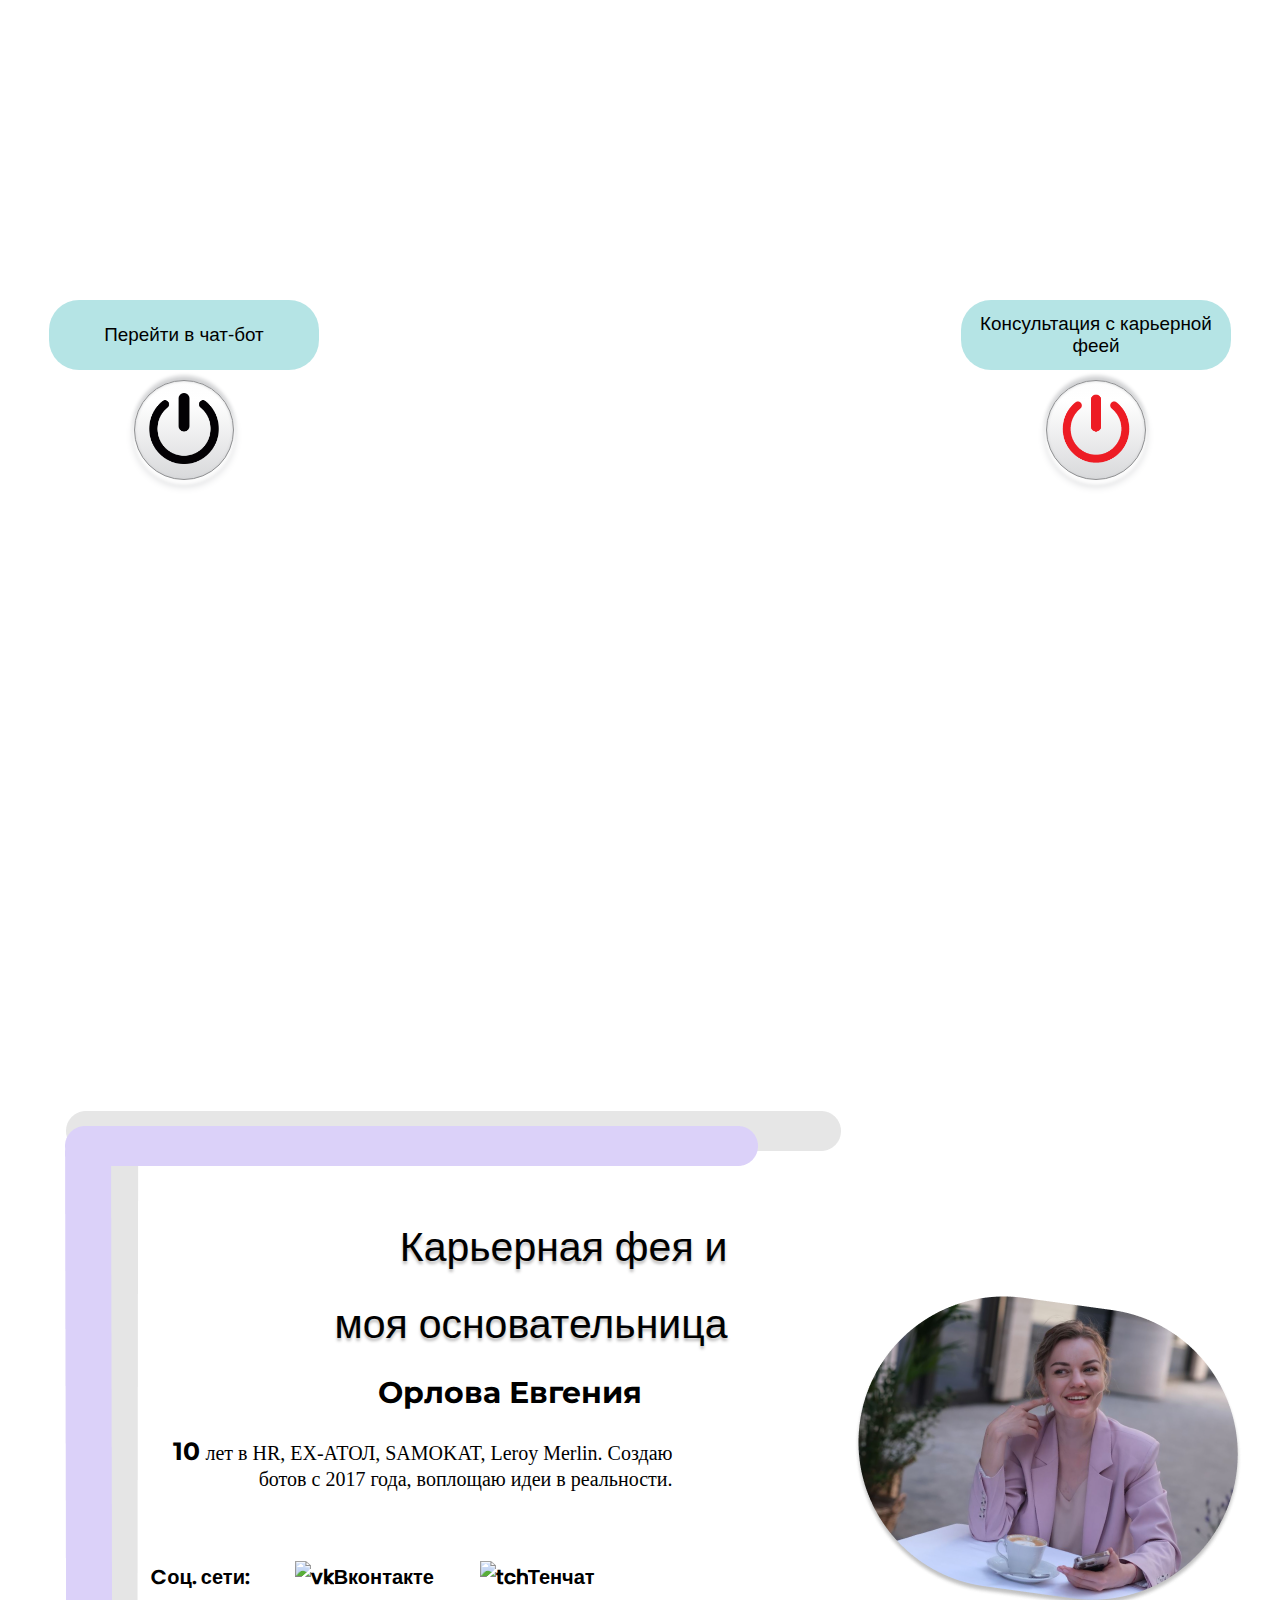
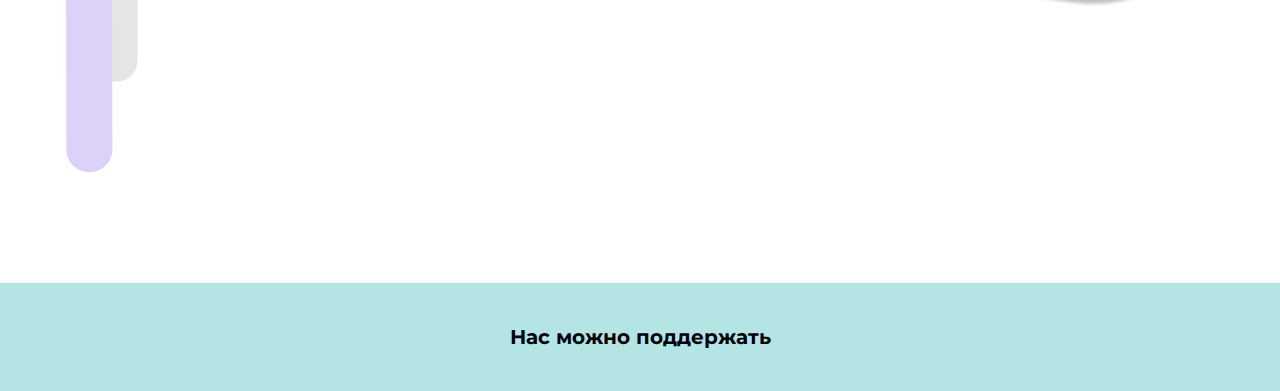
==== index.html @ 6f44f332 "blog" ====
<!DOCTYPE html>
<html lang="ru">

<head>
    <meta charset="UTF-8">
    <meta http-equiv="X-UA-Compatible" content="IE=edge">
    <meta name="viewport" content="width=device-width, initial-scale=1.0">
    <link rel="stylesheet" href="./assets/style/base.css">
    <title>Valerchik</title>
</head>

<body>
    <header class="header">
        <div class="header-container">
            <div class="header-container__chat header-buttons btn-black">
                <div class="button-name">Перейти в чат-бот</div>
                <button class="button-name__btn">
                    <a href="https://t.me/Valerchik_HR_bot" target="_blank">
                        <img class="button-header" src="./assets/images/button1.png" alt="button1">
                    </a>
                </button>
            </div>
            <div class="header-container__robot">
                <div class="robot-cloud">
                    <div class="robot-text">
                        <div class="cont-robot-cloud">
                            <p class="robot-text__1 my__name print">Я - Валера, бот, который ищет работу всем, кто не
                                пошёл
                                работать в IT
                            </p>
                            <div class="robot-img robot-for-mid">
                                <img class="robot-header1" src="./assets/images/Robot.png" alt="robot">
                            </div>
                        </div>
                        <div class="robot__text text-animation">
                            <p class="robot-text__1"> Вот, что я умею:</p>
                            <ul class="robot-text__2">
                                <li>🤖 Поиск вакансий с сайта hh.ru по Москве, через ваш телеграм</li>
                                <li>🤖 Фокус на одну вакансию, чтобы не упустить ничего важного</li>
                                <li>🤖 Удобный переход между вакансиями</li>
                            </ul>
                        </div>
                    </div>
                    <div class="robot-img robot-for-desctop">
                        <img class="robot-header" src="./assets/images/Robot.png" alt="robot">
                    </div>
                </div>
            </div>
            <div class="header-container__fairy header-buttons btn-red">
                <div class="button-name">Консультация с карьерной феей</div>
                <button class="button-name__btn">
                    <a href="#" target="_blank">
                        <img class="button-header" src="./assets/images/button2.png" alt="video">
                    </a>
                </button>
            </div>

        </div>
    </header>
    <main class="main">
        <div class="main-comments">
            <p class="main-comments__text">Немного отзывов о нас</p>
        </div>
        <section class="main-sl">
            <div class="main-wrapper">
                <div id="slider-container" class="main-container hidden">
                    <div class="main-firstcomment comment">
                        <div class="main-firstcomment__text"> Посмотрел, поиграл, разные сценарии пробовал, вот что
                            получается:
                            при поиске у тебя фокус на одну вакансию, это хорошо, и можно быстро начать поиск
                            💪💪
                            <p></p>
                            <p>В целом, этот инструмент, думаю, хорош!</p>
                        </div>
                    </div>
                    <div class="main-secondcomment comment">
                        <div class="main-secondcomment__text">
                            <p>Воспользовался ботом по рекомендации, нашел достаточно
                                денежных
                                вакансий в Москве на позицию Сварщика. </p>
                            <p>Одну вакансию предложил очень интересную "Сварщик в театр" для начинающего специалиста
                                самое
                                то.</p>
                            <p>Понравилось что очень мало кнопок, что делает использование бота не сложным. </p>
                            Одно огорчает, что поиск только по Москве.
                        </div>
                    </div>
                </div>
            </div>
            <div class="main-button">
                <img id="prev-btn" class="main-button__left" src="./assets/images/left.png" alt="left" />
                <img id="next-btn" class="main-button__right" src="./assets/images/right.png" alt="right" />
            </div>
        </section>

        <div class="main-about">
            <div class="main-about__biography">
            <div class="main-about__title"><p>Карьерная фея и</p><p> моя основательница</p></div>
            <div class="main-about__author"><p>Орлова Евгения</p></div>
            <div class="main-about__text"><p><span class="main-about__ten">10</span> лет в HR, EX-АТОЛ, SAMOKAT, Leroy Merlin. Создаю ботов с 2017 года, воплощаю идеи в реальности.</p></div>
            <div class="main-about__socialmedia">
              <div> <p>Cоц. сети:</p></div>
                <div class="main-about__social">
                <img src="./assets/images/vk2.png" alt="vk"/>
                <p>Вконтакте</p>
            </div>
            <div class="main-about__social">
                <img src="/assets/images/tenchat.png" alt="tch"/>
                <p>Тенчат</p>
            </div>
            </div>
        </div>
            <div class="main-about__foto">
                <img src="./assets/images/Evgenia.png" alt=""/>
            </div>
        </div>
    </main>

    <footer class="footer">
        <div class="footer-socialmedia">
            <p class="footer-support">Нас можно поддержать</p>
            <!-- <a href="https://vk.com/belochka6797" target="_blank" class="footer-link">
                <div class="footer-support-vk">
                    <img class="footer-vk" src="./assets/images/VK.png" alt="VK" />
                    <p>Моя соц. сеть</p>
                </div>
            </a> -->
        </div>
    </footer>
    <script src="./Valerchik.js"></script>
    <script src="./main.js"></script>
</body>

</html>
---- assets/style/base.css ----
*,
*:before,
*:after {
  box-sizing: border-box;
}

body,
ul,
li,
a,
p {
  padding: 0;
  margin: 0;
  text-decoration: none;
  list-style: none;
}

@font-face {
  font-family: "Montserrat";
  font-style: normal;
  font-weight: 700;
  src: local(""), url("../fonts/Montserrat-Bold.woff2") format("woff2"), url("../fonts/Montserrat-Bold.woff") format("woff"); /* Chrome 6+, Firefox 3.6+, IE 9+, Safari 5.1+ */
}
@font-face {
  font-family: "Montserrat";
  font-style: normal;
  font-weight: 400;
  src: local(""), url("../fonts/Montserrat-Regular.woff2") format("woff2"), url("../fonts/Montserrat-Regular.woff") format("woff"); /* Chrome 6+, Firefox 3.6+, IE 9+, Safari 5.1+ */
}
@font-face {
  font-family: "Poppins";
  font-style: normal;
  font-weight: 400;
  src: local(""), url("../fonts/Poppins-Medium.woff2") format("woff2"), url("../fonts/Poppins-Medium.woff") format("woff"); /* Chrome 6+, Firefox 3.6+, IE 9+, Safari 5.1+ */
}
@font-face {
  font-family: "Roboto";
  font-style: normal;
  font-weight: 500;
  src: local(""), url("../fonts/Roboto-Medium.woff2") format("woff2"), url("../fonts/Roboto-Medium.woff") format("woff"); /* Chrome 6+, Firefox 3.6+, IE 9+, Safari 5.1+ */
}
@font-face {
  font-family: "Tektur";
  font-style: normal;
  font-weight: 500;
  src: local(""), url("../fonts/Tektur-Bold.woff2") format("woff2"), url("../fonts/Tektur-Bold.woff") format("woff"); /* Chrome 6+, Firefox 3.6+, IE 9+, Safari 5.1+ */
}
.header {
  background-size: cover;
  display: flex;
  justify-content: center;
}

.header-container {
  width: 95%;
  display: flex;
  justify-content: space-between;
}

.button-name {
  font-family: "Tektur", cursive;
  font-size: calc(12px + 8 * ((100vw - 320px) / 1120));
  background-color: rgba(175, 226, 227, 0.92);
  border-radius: 30px;
  display: flex;
  align-items: center;
  justify-content: center;
  text-align: center;
  font-family: "Montserrat", sans-serif;
  margin-bottom: 10px;
}

.header-buttons {
  display: flex;
  flex-direction: column;
  justify-content: flex-end;
  align-items: center;
}

.button-header {
  width: 82%;
}

.button-name__btn {
  -webkit-appearance: none;
  user-select: none;
  display: flex;
  align-items: center;
  justify-content: center;
  outline: none;
  cursor: pointer;
  background-image: linear-gradient(to top, #D8D9DB 0%, #fff 80%, #FDFDFD 100%);
  border-radius: 90px;
  border: 1px solid #8F9092;
  box-shadow: 0 4px 3px 1px #FCFCFC, 0 6px 8px #D6D7D9, 0 -4px 4px #CECFD1, 0 -6px 4px #FEFEFE, inset 0 0 3px 0 #CECFD1;
}
.button-name__btn:hover:not([disabled]) {
  box-shadow: 0 4px 3px 1px #FCFCFC, 0 6px 8px #D6D7D9, 0 -4px 4px #CECFD1, 0 -6px 4px #FEFEFE, inset 0 0 3px 3px #CECFD1;
}
.button-name__btn:active:not([disabled]) {
  box-shadow: 0 4px 3px 1px #FCFCFC, 0 6px 8px #D6D7D9, 0 -4px 4px #CECFD1, 0 -6px 4px #FEFEFE, inset 0 0 5px 3px #999, inset 0 0 30px #aaa;
}
.button-name__btn img:hover {
  width: 80%;
}

.robot-cloud {
  display: flex;
  background-repeat: no-repeat;
  transition: background-image 3s;
}

.robot-text {
  font-size: calc(13px + 5 * ((100vw - 320px) / 1120));
  font-family: "Tektur", cursive;
  background-repeat: no-repeat;
  background-size: cover;
  font-family: "Tektur", cursive;
  display: flex;
  flex-direction: column;
  align-items: center;
  justify-content: center;
  opacity: 0;
  animation: animation 2.5s forwards;
}

.text-animation {
  opacity: 0;
  animation: animation 2.5s forwards;
  animation-delay: 3.2s;
}

@keyframes animation {
  0% {
    opacity: 0;
  }
  100% {
    opacity: 1;
  }
}
.robot-img {
  display: flex;
  align-items: flex-end;
}
.robot-img .robot-header {
  height: 95%;
}

.robot-for-mid {
  display: none;
}

.print.hidden {
  display: none;
}

@media (min-width: 1441px) {
  .header {
    height: 427px;
    background-image: url(../images/bigfon.png);
  }
  .button-name {
    width: 276px;
    height: 57px;
    font-size: 20px;
  }
  .button-name__btn {
    width: 130px;
    height: 130px;
  }
  .header-container__robot {
    width: 740px;
  }
  .robot-cloud {
    margin-top: 30px;
    background-image: url(../images/cloudbig.png);
    transition: background-image 3s;
  }
  .header-buttons {
    height: 400px;
  }
  .robot-text {
    width: 500px;
    height: 296px;
    font-size: 18px;
  }
  .robot-text .robot-text__1 {
    width: 99%;
    text-align: center;
    padding-bottom: 10px;
  }
  .robot-text .robot-text__2 {
    width: 406px;
    padding-left: 20px;
  }
  .robot-text .robot-text__2 li {
    padding-top: 10px;
  }
  .robot-img {
    height: 330px;
    padding-left: 20px;
  }
}
@media (max-width: 1440px) {
  .header {
    height: 500px;
    background-image: url(../images/midfon.png);
  }
  .header .header-container {
    display: grid;
    grid-template-columns: 1fr 50% 1fr;
  }
  .header .header-container .header-buttons {
    margin-bottom: 20px;
  }
  .header .header-container .header-buttons .button-name {
    width: 89%;
    height: 70px;
  }
  .header .header-container .header-buttons .button-name__btn {
    height: 100px;
    width: 100px;
  }
  .header .header-container .header-buttons .button-name__btn img:hover {
    width: 78%;
  }
  .header .header-container .robot-cloud .robot-for-desctop {
    display: none;
  }
  .header .header-container .robot-cloud .robot-for-mid {
    display: flex;
    justify-content: center;
    width: 100%;
    height: 200px;
    margin-left: 20px;
    padding-left: 80px;
  }
  .header .header-container .robot-cloud .robot-header1 {
    height: 200px;
    padding-left: 20px;
  }
  .header .header-container .robot-cloud .robot-text {
    display: flex;
    flex-direction: column;
    align-items: center;
    justify-content: space-between;
    height: 450px;
    width: 100%;
  }
  .header .header-container .robot-cloud .robot-text .robot__text {
    background-color: white;
    border-radius: 32px;
    margin-left: 10px;
    margin-right: 10px;
    padding: 15px 15px;
  }
  .header .header-container .robot-cloud .robot-text .cont-robot-cloud {
    margin-top: 30px;
    width: 90%;
    height: 130px;
    background-image: url(../images/cloudmid.png);
    background-size: 100% 100%;
    background-repeat: no-repeat;
    align-self: flex-start;
    z-index: 4;
  }
  .header .header-container .robot-cloud .robot-text .my__name {
    padding-left: 10px;
    padding: 20px 10px 10px 10px;
    min-height: 78px;
  }
}
@media (max-width: 750px) {
  .header {
    height: 650px;
    background-image: url(../images/smallfon.png);
  }
  .header .header-container {
    grid-template-columns: 1fr;
    position: relative;
  }
  .header .header-container .robot-for-mid {
    height: 200px;
  }
  .header .header-container .header-buttons .button-name {
    width: 220px;
    height: 50px;
    padding-left: 10px;
    padding-right: 10px;
  }
  .header .header-container .header-buttons .button-name__btn {
    height: 70px;
    width: 70px;
  }
  .header .header-container .btn-black,
.header .header-container .btn-red {
    position: absolute;
    bottom: 1em;
  }
  .header .header-container .btn-black {
    left: 10px;
  }
  .header .header-container .btn-red {
    right: 10px;
  }
  .header .header-container .robot-cloud {
    justify-content: center;
  }
  .header .header-container .robot-cloud .robot-text {
    width: 80%;
  }
  .header .header-container .robot-cloud .robot-text .my__name {
    padding: 10px 10px;
  }
  .header .header-container .robot-cloud .robot-text .cont-robot-cloud {
    background-image: url(../images/cloudsmall.png);
    height: 90px;
  }
  .header .header-container .robot-cloud .robot-text .cont-robot-cloud .robot-header1 {
    height: 230px;
  }
  .header .header-container .robot-cloud .robot-for-mid {
    height: 220px;
  }
}
@media (max-width: 500px) {
  .header {
    height: 650px;
  }
  .header .header-container .robot-cloud .robot-text .cont-robot-cloud .robot-for-mid {
    height: 214px;
  }
  .header .header-container .robot-cloud .robot-text .cont-robot-cloud .robot-for-mid .robot-header1 {
    height: 220px;
  }
  .header .header-container .header-buttons .button-name {
    width: 150px;
    height: 40px;
  }
}
@media (max-width: 400px) {
  .header .header-container .robot-cloud .robot-text .cont-robot-cloud .robot-for-mid {
    height: 158px;
  }
  .header .header-container .robot-cloud .robot-text .cont-robot-cloud .robot-for-mid .robot-header1 {
    height: 166px;
  }
}
.main {
  height: 1383px;
  display: flex;
  justify-content: space-around;
  align-items: center;
  flex-direction: column;
}

.main-sl {
  width: 100%;
  display: flex;
  align-items: center;
  justify-content: center;
}

.main-container {
  width: 89%;
}

.main-firstcomment,
.main-secondcomment {
  width: 371px;
  height: 383px;
  display: flex;
  justify-content: center;
  align-items: center;
  border-radius: 60px;
}

.main-firstcomment {
  background: rgba(98, 52, 227, 0.5098039216);
  transform: rotate(-10deg);
  color: #FFFFFF;
}

.main-firstcomment__text,
.main-secondcomment__text {
  font-family: "Roboto", sans-serif;
  font-weight: 500;
  font-size: calc(12px + 6 * ((100vw - 320px) / 1120));
  line-height: 131%;
  text-align: center;
  width: 90%;
}

.main-comments {
  font-family: "Poppins", sans-serif;
  font-weight: 500;
  font-size: calc(24px + 43 * ((100vw - 320px) / 1120));
  width: 280px;
  text-align: center;
  line-height: 100px;
  flex-shrink: 0;
}

.main-comments__text {
  text-shadow: 0px 3px 3px rgba(120, 118, 118, 0.492);
}

.main-secondcomment {
  background-color: #D9D9D9;
  color: #000;
  transform: rotate(10deg);
}

.main-about {
  width: 1357px;
  height: 715px;
  width: 100%;
  display: flex;
  justify-content: space-around;
  align-items: center;
  background: url(../images/frame.png) no-repeat;
  margin-left: 90px;
}

.main-about__biography {
  width: 558px;
  height: 593px;
  text-align: right;
  margin-top: 100px;
}

.main-about__title {
  font-family: "Poppins", sans-serif;
  font-size: 41px;
  font-weight: 500;
  line-height: 77px;
  width: 599px;
  height: 163px;
  text-shadow: 0px 3px 3px rgba(120, 118, 118, 0.492);
}

.main-about__author {
  font-family: "Montserrat", sans-serif;
  font-size: 30px;
  font-weight: 700;
  line-height: 43px;
  width: 513px;
  height: 67px;
}

.main-about__ten {
  font-size: 25px;
  font-weight: 700;
}

.main-about__text {
  font-family: Montserrat;
  font-size: 20px;
  font-weight: 400;
  line-height: 26px;
  width: 544px;
  height: 92px;
}

.main-about__socialmedia {
  font-family: "Poppins", sans-serif;
  font-size: 20px;
  font-weight: 700;
  line-height: 32px;
  display: flex;
  justify-content: space-around;
  align-items: center;
  width: 489px;
  height: 95px;
}

.main-about__social {
  display: flex;
  justify-content: space-between;
  align-items: center;
}

.footer {
  background: rgba(175, 226, 227, 0.9215686275);
  font-family: "Montserrat", sans-serif;
  font-weight: 700;
  font-size: 20px;
  height: 108px;
  display: flex;
  justify-content: center;
  align-items: center;
  color: #000;
}

.footer-socialmedia {
  width: 70%;
  display: flex;
  justify-content: center;
  align-items: center;
}

.main-button {
  display: none;
}

@media (min-width: 650px) {
  .main-wrapper {
    width: 100%;
    display: flex;
    justify-content: center;
  }
  .main-container {
    display: flex;
    align-items: center;
    justify-content: space-between;
  }
  .main-comments__text {
    opacity: 0;
    animation: animation 1s forwards;
  }
  .main-firstcomment {
    opacity: 0;
    animation: animation 2s 0.5s forwards;
  }
  .main-secondcomment {
    opacity: 0;
    animation: animation 2s 1s forwards;
  }
  @keyframes animation {
    0% {
      opacity: 0;
    }
    50% {
      opacity: 0.8;
    }
    100% {
      opacity: 1;
    }
  }
}
@media (min-width: 1440px) {
  .main-wrapper {
    width: 85%;
    display: flex;
    justify-content: center;
  }
  .main-firstcomment__text,
.main-secondcomment__text {
    font-size: 18px;
  }
  .main-comments {
    font-size: 67px;
  }
}
@media (min-width: 1155px) {
  main {
    position: relative;
  }
  .main-comments {
    position: absolute;
    top: 12%;
  }
}
@media (max-width: 1155px) {
  .main {
    flex-direction: column;
    justify-content: space-around;
    height: 650px;
  }
  .main-firstcomment__text,
.main-secondcomment__text {
    width: 81%;
  }
  .main-comments {
    font-family: "Poppins", sans-serif;
    width: 100%;
    display: flex;
    justify-content: center;
    align-items: center;
  }
  .main-comments__text {
    width: 90%;
    text-align: center;
    height: 45px;
  }
  .footer-socialmedia {
    width: 80%;
  }
  .main-container {
    gap: 50px;
  }
  .main-firstcomment {
    width: 40%;
    height: 330px;
    margin-bottom: 70px;
  }
  .main-secondcomment {
    width: 50%;
  }
}
@media (max-width: 650px) {
  .main {
    height: 500px;
  }
  .main-sl {
    flex-direction: column;
  }
  .main-wrapper,
.main-firstcomment,
.main-secondcomment {
    width: 295px;
    height: 336px;
  }
  .main-wrapper {
    overflow: hidden;
    display: block;
  }
  .main-container {
    gap: 3px;
    margin: 0;
  }
  #slider-container {
    display: flex;
    transition: transform 0.5s ease;
  }
  .main-firstcomment,
.main-secondcomment {
    flex-shrink: 0;
    transform: rotate(0deg);
    margin-bottom: 0;
  }
  .main-comments {
    line-height: 46px;
  }
  .main-button {
    display: flex;
    justify-content: center;
    align-items: center;
    gap: 20px;
    padding-top: 10px;
  }
  .main-button__left {
    cursor: pointer;
  }
  .main-button__right {
    cursor: pointer;
  }
  .main-button__right img:active {
    filter: hue-rotate(270deg);
  }
  .footer {
    height: 136px;
  }
  .footer-socialmedia {
    flex-direction: column;
    width: 320px;
    height: 70px;
  }
  .footer-support-vk {
    width: 190px;
  }
}

/*# sourceMappingURL=base.css.map */
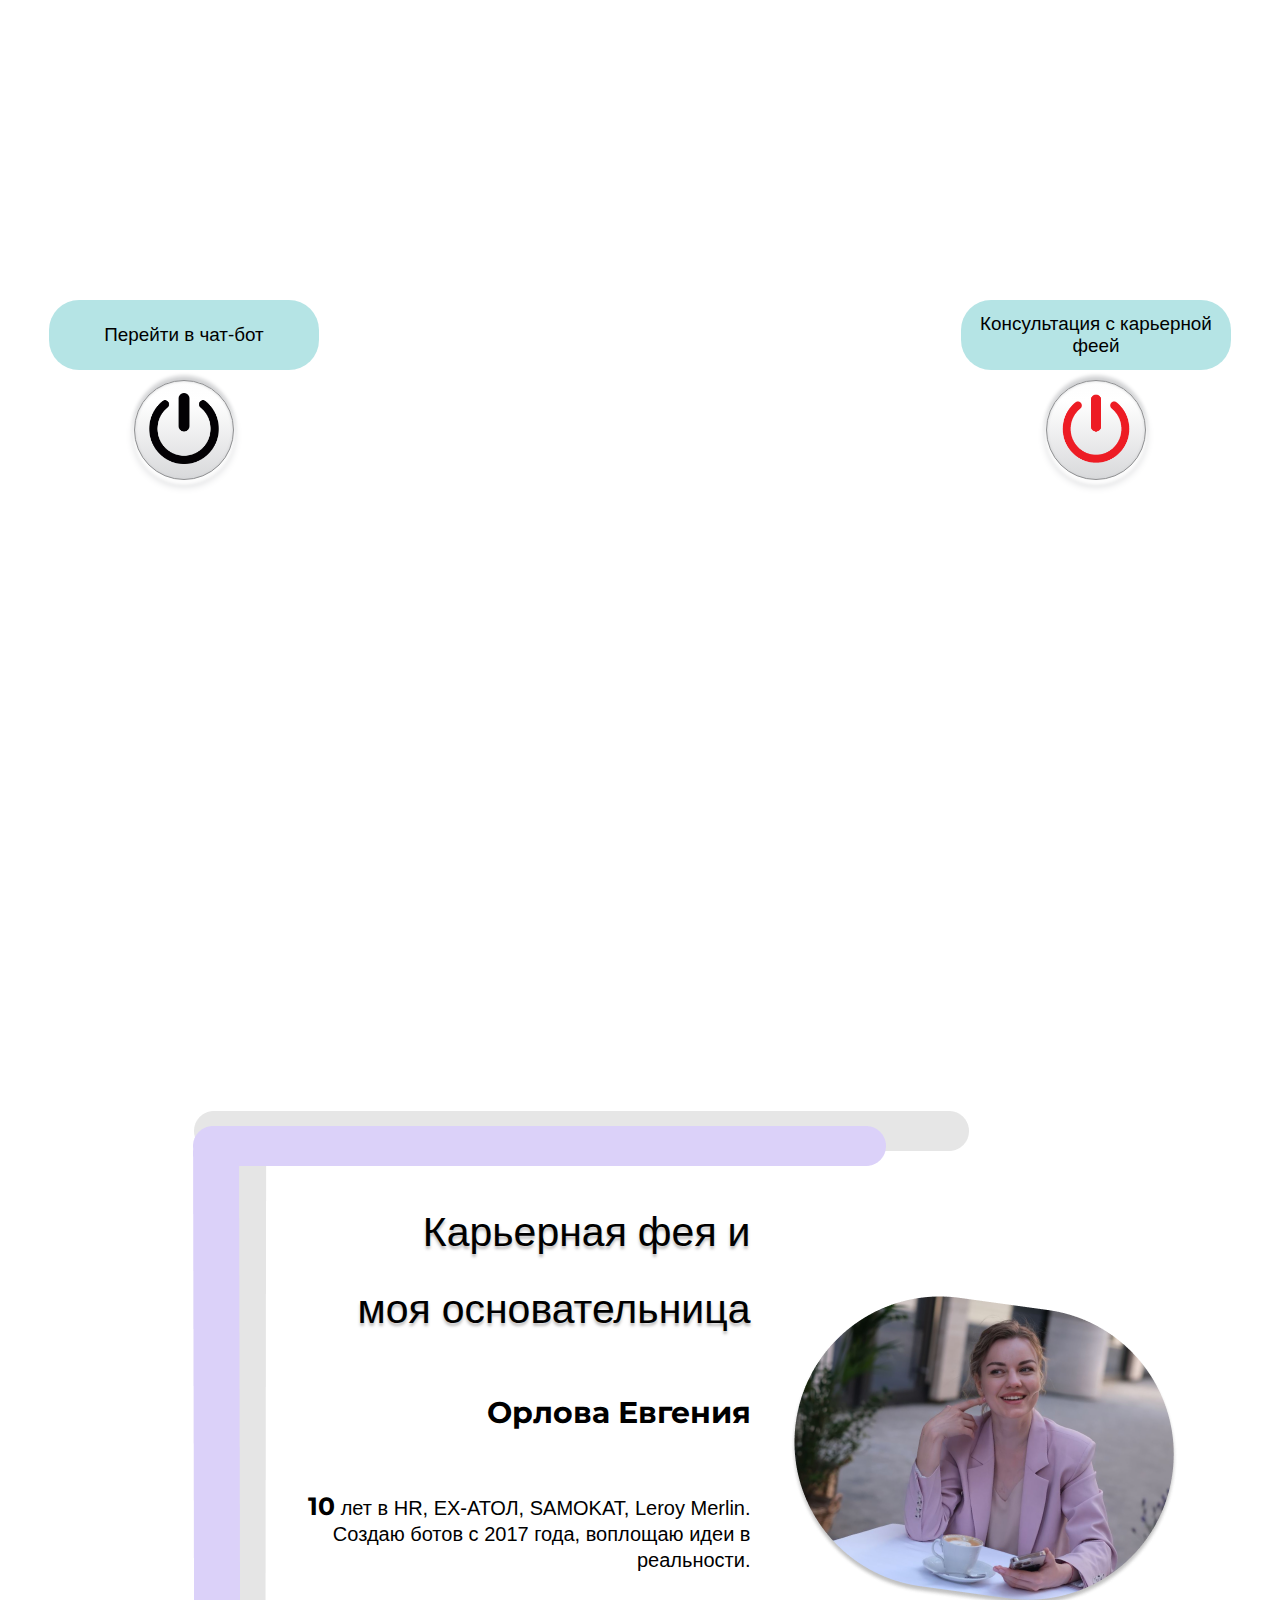
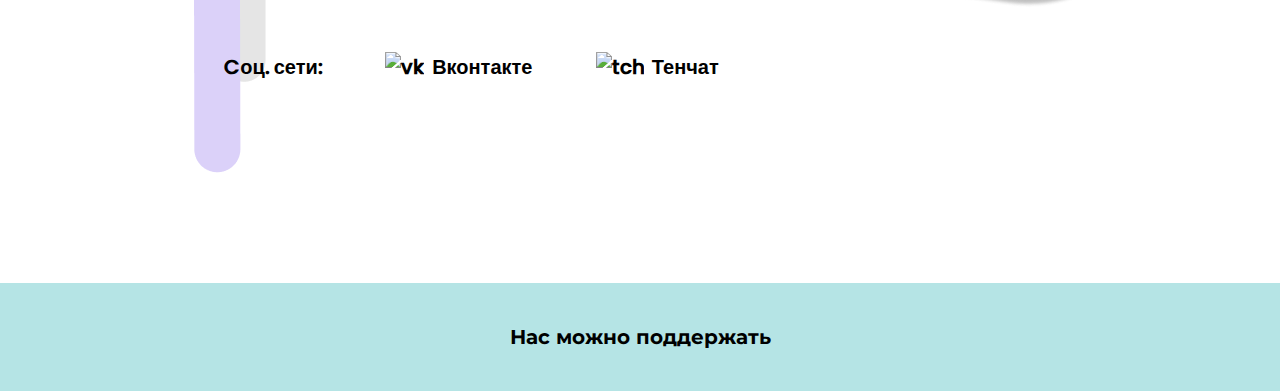
==== commit d873b3fe: "blog" ====
--- a/index.html
+++ b/index.html
@@ -94,25 +94,29 @@
         </section>
 
         <div class="main-about">
+            <div class="main-about__text_foto">
             <div class="main-about__biography">
             <div class="main-about__title"><p>Карьерная фея и</p><p> моя основательница</p></div>
             <div class="main-about__author"><p>Орлова Евгения</p></div>
-            <div class="main-about__text"><p><span class="main-about__ten">10</span> лет в HR, EX-АТОЛ, SAMOKAT, Leroy Merlin. Создаю ботов с 2017 года, воплощаю идеи в реальности.</p></div>
+            <div class="main-about__text"><p><span class="main-about__ten">10</span> лет в HR, EX-АТОЛ, SAMOKAT, Leroy Merlin.<p> Создаю ботов с 2017 года, воплощаю идеи в</p> реальности.</p></div>
             <div class="main-about__socialmedia">
+                <!-- <div class="main-about__social_dop"> -->
               <div> <p>Cоц. сети:</p></div>
                 <div class="main-about__social">
-                <img src="./assets/images/vk2.png" alt="vk"/>
+                <img src="./assets/images/vk2.png" alt="vk" class="main-about__vk"/>
                 <p>Вконтакте</p>
             </div>
             <div class="main-about__social">
-                <img src="/assets/images/tenchat.png" alt="tch"/>
+                <img src="/assets/images/tenchat.png" alt="tch" class="main-about__tch"/>
                 <p>Тенчат</p>
             </div>
+        <!-- </div> -->
             </div>
         </div>
             <div class="main-about__foto">
-                <img src="./assets/images/Evgenia.png" alt=""/>
+                <img src="./assets/images/Evgenia.png" alt="fotoauthor"/>
             </div>
+        </div>
         </div>
     </main>
 
--- a/assets/style/base.css
+++ b/assets/style/base.css
@@ -414,19 +414,25 @@
 .main-about {
   width: 1357px;
   height: 715px;
-  width: 100%;
-  display: flex;
-  justify-content: space-around;
+  width: 80%;
+  display: flex;
+  justify-content: center;
   align-items: center;
   background: url(../images/frame.png) no-repeat;
   margin-left: 90px;
+}
+
+.main-about__text_foto {
+  display: flex;
+  width: 100%;
+  justify-content: space-around;
+  align-items: center;
 }
 
 .main-about__biography {
   width: 558px;
   height: 593px;
   text-align: right;
-  margin-top: 100px;
 }
 
 .main-about__title {
@@ -434,9 +440,9 @@
   font-size: 41px;
   font-weight: 500;
   line-height: 77px;
-  width: 599px;
   height: 163px;
   text-shadow: 0px 3px 3px rgba(120, 118, 118, 0.492);
+  margin-top: 35px;
 }
 
 .main-about__author {
@@ -444,8 +450,8 @@
   font-size: 30px;
   font-weight: 700;
   line-height: 43px;
-  width: 513px;
   height: 67px;
+  margin-top: 35px;
 }
 
 .main-about__ten {
@@ -454,30 +460,36 @@
 }
 
 .main-about__text {
-  font-family: Montserrat;
+  font-family: "Montserrat", sans-serif;
   font-size: 20px;
   font-weight: 400;
   line-height: 26px;
-  width: 544px;
   height: 92px;
+  margin-top: 35px;
 }
 
 .main-about__socialmedia {
   font-family: "Poppins", sans-serif;
   font-size: 20px;
   font-weight: 700;
-  line-height: 32px;
   display: flex;
   justify-content: space-around;
   align-items: center;
-  width: 489px;
   height: 95px;
+  margin-top: 35px;
 }
 
 .main-about__social {
   display: flex;
-  justify-content: space-between;
-  align-items: center;
+  align-items: center;
+}
+
+.main-about__vk {
+  margin-right: 8px;
+}
+
+.main-about__tch {
+  margin-right: 8px;
 }
 
 .footer {
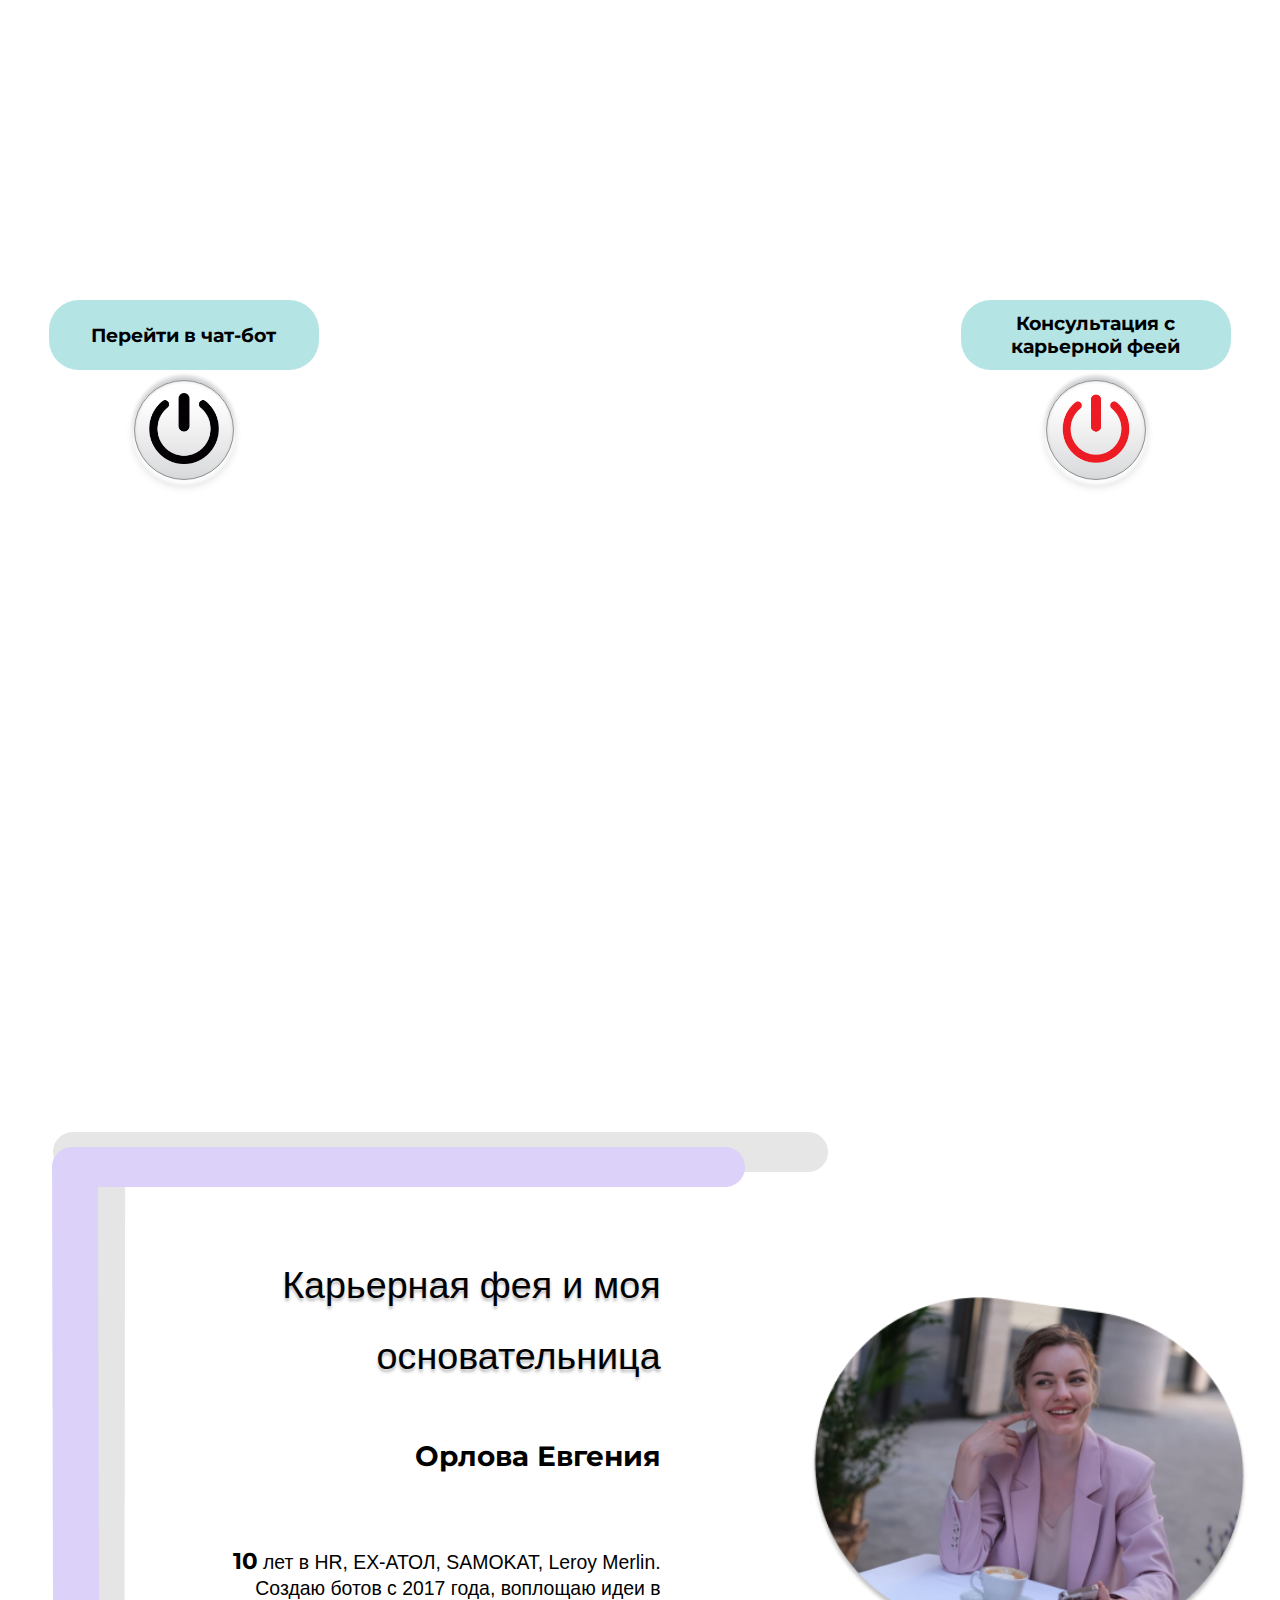
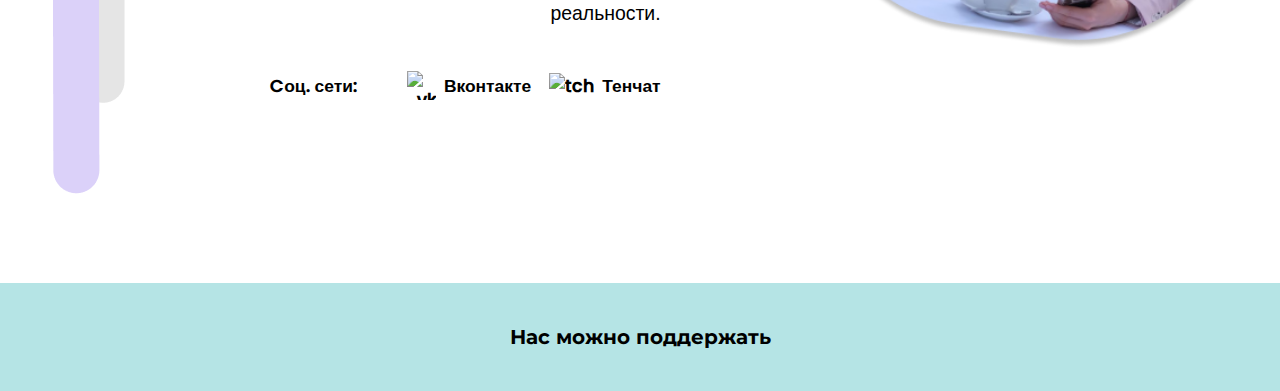
==== commit a19a1087: "Valerchik main" ====
--- a/index.html
+++ b/index.html
@@ -58,77 +58,87 @@
         </div>
     </header>
     <main class="main">
-        <div class="main-comments">
-            <p class="main-comments__text">Немного отзывов о нас</p>
-        </div>
-        <section class="main-sl">
-            <div class="main-wrapper">
-                <div id="slider-container" class="main-container hidden">
-                    <div class="main-firstcomment comment">
-                        <div class="main-firstcomment__text"> Посмотрел, поиграл, разные сценарии пробовал, вот что
-                            получается:
-                            при поиске у тебя фокус на одну вакансию, это хорошо, и можно быстро начать поиск
-                            💪💪
-                            <p></p>
-                            <p>В целом, этот инструмент, думаю, хорош!</p>
+        <section class="main-comments__section">
+            <div class="main-comments">
+                <p class="main-comments__text">Немного отзывов о нас</p>
+            </div>
+            <div class="main-sl">
+                <div class="main-wrapper">
+                    <div id="slider-container" class="main-container hidden">
+                        <div class="main-firstcomment comment">
+                            <div class="main-firstcomment__text"> Посмотрел, поиграл, разные сценарии пробовал, вот что
+                                получается:
+                                при поиске у тебя фокус на одну вакансию, это хорошо, и можно быстро начать поиск
+                                💪💪
+                                <p></p>
+                                <p>В целом, этот инструмент, думаю, хорош!</p>
+                            </div>
                         </div>
-                    </div>
-                    <div class="main-secondcomment comment">
-                        <div class="main-secondcomment__text">
-                            <p>Воспользовался ботом по рекомендации, нашел достаточно
-                                денежных
-                                вакансий в Москве на позицию Сварщика. </p>
-                            <p>Одну вакансию предложил очень интересную "Сварщик в театр" для начинающего специалиста
-                                самое
-                                то.</p>
-                            <p>Понравилось что очень мало кнопок, что делает использование бота не сложным. </p>
-                            Одно огорчает, что поиск только по Москве.
+                        <div class="main-secondcomment comment">
+                            <div class="main-secondcomment__text">
+                                <p>Воспользовался ботом по рекомендации, нашел достаточно
+                                    денежных
+                                    вакансий в Москве на позицию Сварщика. </p>
+                                <p>Одну вакансию предложил очень интересную "Сварщик в театр" для начинающего
+                                    специалиста
+                                    самое
+                                    то.</p>
+                                <p>Понравилось что очень мало кнопок, что делает использование бота не сложным. </p>
+                                Одно огорчает, что поиск только по Москве.
+                            </div>
                         </div>
                     </div>
                 </div>
-            </div>
-            <div class="main-button">
-                <img id="prev-btn" class="main-button__left" src="./assets/images/left.png" alt="left" />
-                <img id="next-btn" class="main-button__right" src="./assets/images/right.png" alt="right" />
+                <div class="main-button">
+                    <img id="prev-btn" class="main-button__left" src="./assets/images/left.png" alt="left" />
+                    <img id="next-btn" class="main-button__right" src="./assets/images/right.png" alt="right" />
+                </div>
             </div>
         </section>
-
         <div class="main-about">
             <div class="main-about__text_foto">
-            <div class="main-about__biography">
-            <div class="main-about__title"><p>Карьерная фея и</p><p> моя основательница</p></div>
-            <div class="main-about__author"><p>Орлова Евгения</p></div>
-            <div class="main-about__text"><p><span class="main-about__ten">10</span> лет в HR, EX-АТОЛ, SAMOKAT, Leroy Merlin.<p> Создаю ботов с 2017 года, воплощаю идеи в</p> реальности.</p></div>
-            <div class="main-about__socialmedia">
-                <!-- <div class="main-about__social_dop"> -->
-              <div> <p>Cоц. сети:</p></div>
-                <div class="main-about__social">
-                <img src="./assets/images/vk2.png" alt="vk" class="main-about__vk"/>
-                <p>Вконтакте</p>
+                <div class="main-about__foto_tree">
+                    <img src="./assets/images/Evgenia3.png" alt="fotoauthor" />
+                </div>
+                <div class="main-about__biography-cont">
+                    <div class="main-about__biography">
+                        <div class="main-about__title">
+                            Карьерная фея и моя основательница
+                        </div>
+                        <div class="main-about__author">
+                            <p>Орлова Евгения</p>
+                        </div>
+                        <div class="main-about__text">
+                            <p><span class="main-about__ten">10</span> лет в HR, EX-АТОЛ, SAMOKAT, Leroy Merlin.<p>
+                                    Создаю ботов с 2017 года, воплощаю идеи в реальности.
+                        </div>
+                        <div class="main-about__socialmedia">
+                            <div>
+                                <p>Cоц. сети:</p>
+                            </div>
+                            <div class="main-about__social-container">
+                                <div class="main-about__social vk">
+                                    <img src="./assets/images/vk.png" alt="vk" class="main-about__vk" />
+                                    <p>Вконтакте</p>
+                                </div>
+                                <div class="main-about__social tch">
+                                    <img src="/assets/images/tenchat.png" alt="tch" class="main-about__tch" />
+                                    <p>Тенчат</p>
+                                </div>
+                            </div>
+                        </div>
+                    </div>
+                </div>
+                <div class="main-about__foto">
+                    <img src="./assets/images/Evgenia.png" alt="fotoauthor" />
+                </div>
             </div>
-            <div class="main-about__social">
-                <img src="/assets/images/tenchat.png" alt="tch" class="main-about__tch"/>
-                <p>Тенчат</p>
-            </div>
-        <!-- </div> -->
-            </div>
-        </div>
-            <div class="main-about__foto">
-                <img src="./assets/images/Evgenia.png" alt="fotoauthor"/>
-            </div>
-        </div>
         </div>
     </main>
 
     <footer class="footer">
         <div class="footer-socialmedia">
             <p class="footer-support">Нас можно поддержать</p>
-            <!-- <a href="https://vk.com/belochka6797" target="_blank" class="footer-link">
-                <div class="footer-support-vk">
-                    <img class="footer-vk" src="./assets/images/VK.png" alt="VK" />
-                    <p>Моя соц. сеть</p>
-                </div>
-            </a> -->
         </div>
     </footer>
     <script src="./Valerchik.js"></script>
--- a/assets/style/base.css
+++ b/assets/style/base.css
@@ -59,7 +59,8 @@
 
 .button-name {
   font-family: "Tektur", cursive;
-  font-size: calc(12px + 8 * ((100vw - 320px) / 1120));
+  font-size: calc(10px + 10 * ((100vw - 320px) / 1120));
+  font-weight: 700;
   background-color: rgba(175, 226, 227, 0.92);
   border-radius: 30px;
   display: flex;
@@ -83,7 +84,9 @@
 
 .button-name__btn {
   -webkit-appearance: none;
-  user-select: none;
+  -webkit-user-select: none;
+     -moz-user-select: none;
+          user-select: none;
   display: flex;
   align-items: center;
   justify-content: center;
@@ -293,7 +296,7 @@
     width: 70px;
   }
   .header .header-container .btn-black,
-.header .header-container .btn-red {
+  .header .header-container .btn-red {
     position: absolute;
     bottom: 1em;
   }
@@ -341,17 +344,30 @@
 @media (max-width: 400px) {
   .header .header-container .robot-cloud .robot-text .cont-robot-cloud .robot-for-mid {
     height: 158px;
+    padding-left: 68px;
   }
   .header .header-container .robot-cloud .robot-text .cont-robot-cloud .robot-for-mid .robot-header1 {
     height: 166px;
   }
-}
+  .header .header-container .header-buttons .button-name {
+    width: 133px;
+  }
+}
+.main,
+.main-comments__section {
+  display: flex;
+  justify-content: space-around;
+  align-items: center;
+  flex-direction: column;
+}
+
 .main {
   height: 1383px;
-  display: flex;
-  justify-content: space-around;
-  align-items: center;
-  flex-direction: column;
+}
+
+.main-comments__section {
+  width: 100%;
+  height: 467px;
 }
 
 .main-sl {
@@ -397,7 +413,7 @@
   font-size: calc(24px + 43 * ((100vw - 320px) / 1120));
   width: 280px;
   text-align: center;
-  line-height: 100px;
+  line-height: 149%;
   flex-shrink: 0;
 }
 
@@ -412,71 +428,77 @@
 }
 
 .main-about {
-  width: 1357px;
   height: 715px;
-  width: 80%;
-  display: flex;
-  justify-content: center;
+  display: flex;
+  justify-content: flex-end;
   align-items: center;
   background: url(../images/frame.png) no-repeat;
-  margin-left: 90px;
 }
 
 .main-about__text_foto {
   display: flex;
+  align-items: center;
+  width: 87%;
+  justify-content: space-between;
+}
+
+.main-about__foto {
+  width: 40%;
+}
+.main-about__foto img {
   width: 100%;
-  justify-content: space-around;
-  align-items: center;
+}
+
+.main-about__biography-cont {
+  width: 60%;
 }
 
 .main-about__biography {
-  width: 558px;
-  height: 593px;
+  width: 507px;
+  display: flex;
+  align-items: flex-end;
+  flex-direction: column;
+  justify-content: space-between;
+  height: 450px;
   text-align: right;
 }
 
 .main-about__title {
   font-family: "Poppins", sans-serif;
-  font-size: 41px;
+  font-size: calc(18px + 23 * ((100vw - 320px) / 1120));
   font-weight: 500;
-  line-height: 77px;
-  height: 163px;
+  line-height: 187%;
   text-shadow: 0px 3px 3px rgba(120, 118, 118, 0.492);
-  margin-top: 35px;
 }
 
 .main-about__author {
   font-family: "Montserrat", sans-serif;
-  font-size: 30px;
+  font-size: calc(16px + 14 * ((100vw - 320px) / 1120));
   font-weight: 700;
-  line-height: 43px;
+  line-height: 143%;
   height: 67px;
-  margin-top: 35px;
 }
 
 .main-about__ten {
-  font-size: 25px;
+  font-size: calc(14px + 11 * ((100vw - 320px) / 1120));
   font-weight: 700;
 }
 
 .main-about__text {
   font-family: "Montserrat", sans-serif;
-  font-size: 20px;
+  font-size: calc(16px + 4 * ((100vw - 320px) / 1120));
   font-weight: 400;
-  line-height: 26px;
-  height: 92px;
-  margin-top: 35px;
+  line-height: 130%;
 }
 
 .main-about__socialmedia {
   font-family: "Poppins", sans-serif;
-  font-size: 20px;
+  font-size: calc(14px + 4 * ((100vw - 320px) / 1120));
   font-weight: 700;
-  display: flex;
-  justify-content: space-around;
-  align-items: center;
-  height: 95px;
-  margin-top: 35px;
+  width: 77%;
+  display: flex;
+  justify-content: space-between;
+  align-items: center;
 }
 
 .main-about__social {
@@ -484,8 +506,27 @@
   align-items: center;
 }
 
+.main-about__social-container {
+  display: flex;
+  width: 65%;
+  justify-content: space-between;
+}
+
+.vk:hover .main-about__vk {
+  border-radius: 25%;
+  box-shadow: 0 0 1px #668bf4, 0 0 6px #94a5f4;
+}
+
+.tch:hover .main-about__tch {
+  border-radius: 25%;
+  box-shadow: 0 0 9px #b30909, 0 0 6px #e94d18;
+}
+
 .main-about__vk {
+  cursor: pointer;
   margin-right: 8px;
+  width: 29px;
+  height: 29px;
 }
 
 .main-about__tch {
@@ -515,6 +556,23 @@
   display: none;
 }
 
+.main-about__foto_two {
+  display: none;
+}
+
+.main-about__foto_tree {
+  display: none;
+}
+
+@media (max-width: 1600px) {
+  .main-about {
+    width: 95%;
+  }
+  .main-about__text_foto {
+    width: 90%;
+    justify-content: space-around;
+  }
+}
 @media (min-width: 650px) {
   .main-wrapper {
     width: 100%;
@@ -552,20 +610,38 @@
 }
 @media (min-width: 1440px) {
   .main-wrapper {
-    width: 85%;
+    width: 90%;
     display: flex;
     justify-content: center;
   }
   .main-firstcomment__text,
-.main-secondcomment__text {
+  .main-secondcomment__text {
     font-size: 18px;
   }
   .main-comments {
     font-size: 67px;
   }
+  .main-about {
+    width: 82%;
+  }
+  .main-about__title {
+    font-size: 41px;
+  }
+  .main-about__author {
+    font-size: 30px;
+  }
+  .main-about__ten {
+    font-size: 25px;
+  }
+  .main-about__text {
+    font-size: 20px;
+  }
+  .main-about__socialmedia {
+    font-size: 18px;
+  }
 }
 @media (min-width: 1155px) {
-  main {
+  .main-comments__section {
     position: relative;
   }
   .main-comments {
@@ -577,10 +653,10 @@
   .main {
     flex-direction: column;
     justify-content: space-around;
-    height: 650px;
+    height: 1200px;
   }
   .main-firstcomment__text,
-.main-secondcomment__text {
+  .main-secondcomment__text {
     width: 81%;
   }
   .main-comments {
@@ -593,7 +669,7 @@
   .main-comments__text {
     width: 90%;
     text-align: center;
-    height: 45px;
+    height: 137px;
   }
   .footer-socialmedia {
     width: 80%;
@@ -609,17 +685,48 @@
   .main-secondcomment {
     width: 50%;
   }
+  .main-about {
+    width: 89%;
+    height: 530px;
+    background: url(../images/frame2.png) no-repeat;
+  }
+  .main-about__foto {
+    width: 40%;
+  }
+  .main-about__text_foto {
+    width: 93%;
+    justify-content: space-between;
+  }
+  .main-about__biography {
+    width: 89%;
+    height: 350px;
+  }
+  .main-about__title {
+    line-height: 45px;
+    height: 100px;
+  }
+  .main-about__socialmedia {
+    width: 84%;
+  }
+}
+@media (min-width: 650px) and (max-width: 1050px) {
+  .main-about__biography {
+    width: 90%;
+  }
+  .main-about__social-container {
+    width: 70%;
+  }
 }
 @media (max-width: 650px) {
   .main {
-    height: 500px;
+    height: 1190px;
   }
   .main-sl {
     flex-direction: column;
   }
   .main-wrapper,
-.main-firstcomment,
-.main-secondcomment {
+  .main-firstcomment,
+  .main-secondcomment {
     width: 295px;
     height: 336px;
   }
@@ -636,7 +743,7 @@
     transition: transform 0.5s ease;
   }
   .main-firstcomment,
-.main-secondcomment {
+  .main-secondcomment {
     flex-shrink: 0;
     transform: rotate(0deg);
     margin-bottom: 0;
@@ -660,10 +767,53 @@
   .main-button__right img:active {
     filter: hue-rotate(270deg);
   }
+  .main-about {
+    justify-content: center;
+    height: 600px;
+    background: none;
+  }
+  .main-about__foto {
+    display: none;
+  }
+  .main-about__biography-cont {
+    width: 85%;
+  }
+  .main-about__biography {
+    width: 100%;
+    text-align: center;
+    align-items: center;
+  }
+  .main-about__text_foto {
+    display: flex;
+    flex-direction: column;
+    align-items: center;
+  }
+  .main-about__title {
+    height: 93px;
+  }
+  .main-about__author {
+    height: 43px;
+  }
+  .main-about__foto_tree {
+    display: block;
+  }
+  .main-about__socialmedia {
+    max-width: 203px;
+    justify-content: space-between;
+  }
+  .main-about__social-container {
+    width: 43%;
+    align-items: flex-start;
+    flex-direction: column;
+  }
+  .main-about__social {
+    justify-content: center;
+  }
   .footer {
     height: 136px;
   }
   .footer-socialmedia {
+    font-weight: 800;
     flex-direction: column;
     width: 320px;
     height: 70px;
@@ -672,5 +822,8 @@
     width: 190px;
   }
 }
-
-/*# sourceMappingURL=base.css.map */
+@media (max-width: 400px) {
+  .main-about__biography-cont {
+    width: 100%;
+  }
+}/*# sourceMappingURL=base.css.map */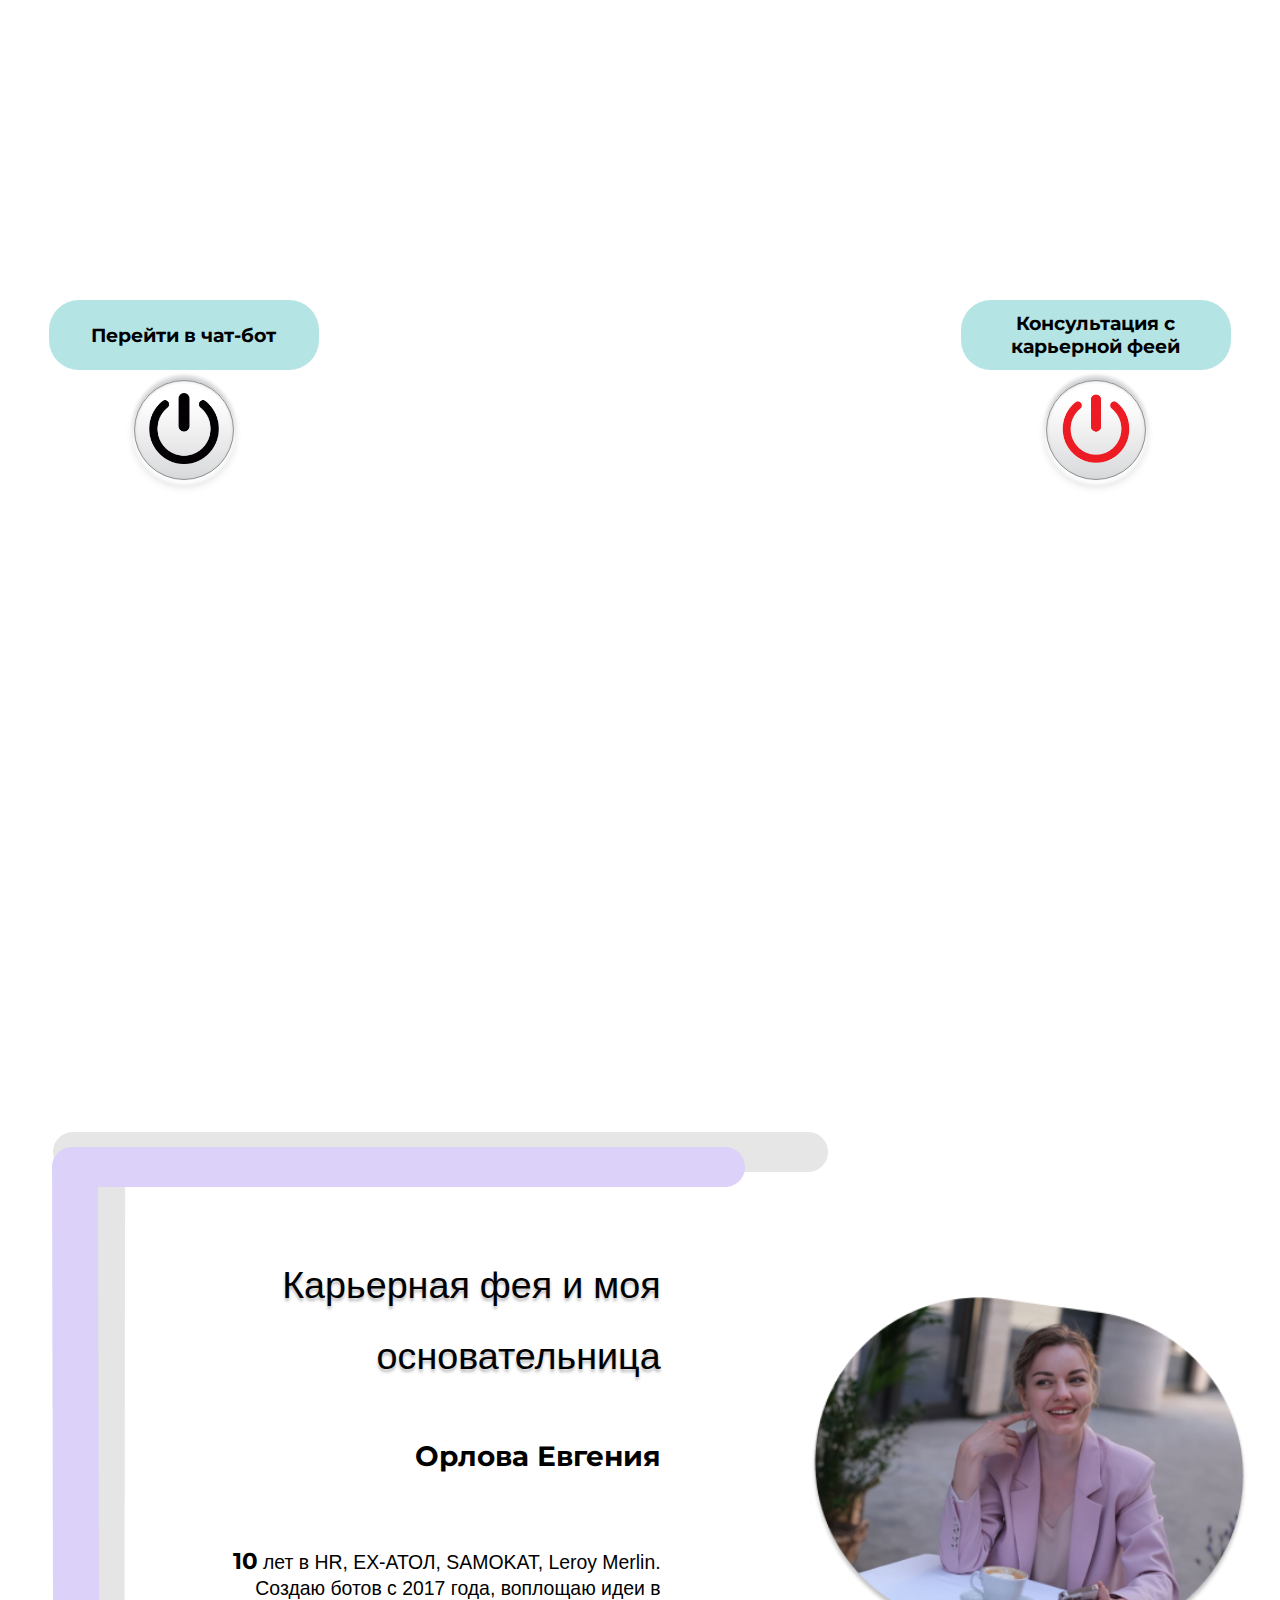
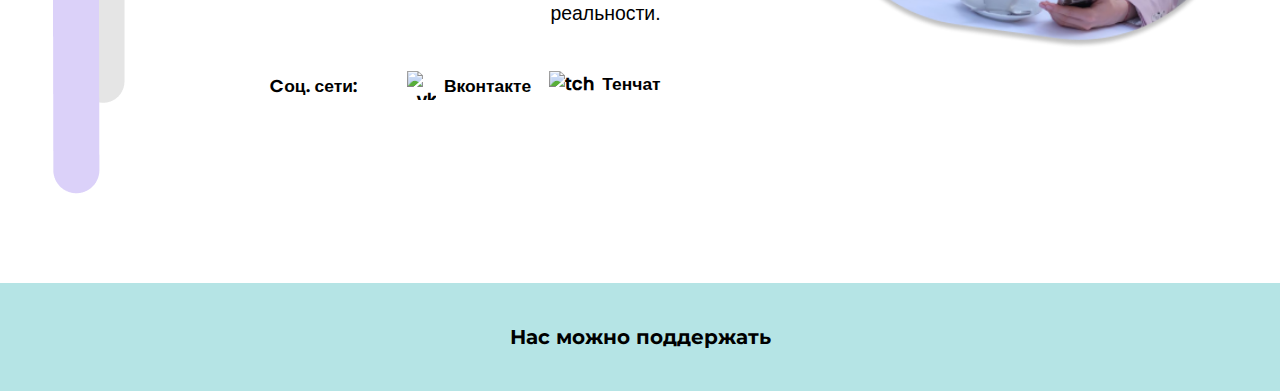
==== commit 42d1e976: "endi" ====
--- a/index.html
+++ b/index.html
@@ -117,14 +117,18 @@
                                 <p>Cоц. сети:</p>
                             </div>
                             <div class="main-about__social-container">
+                                <a href="https://vk.com/belochka6797" class="main-about__href">
                                 <div class="main-about__social vk">
                                     <img src="./assets/images/vk.png" alt="vk" class="main-about__vk" />
                                     <p>Вконтакте</p>
                                 </div>
+                            </a>
+                            <a href="https://tenchat.ru/0225905?utm_source=94da7879-c200-45b8-9d3b-7596a95bd6cb" class="main-about__href">
                                 <div class="main-about__social tch">
                                     <img src="/assets/images/tenchat.png" alt="tch" class="main-about__tch" />
                                     <p>Тенчат</p>
                                 </div>
+                            </a>
                             </div>
                         </div>
                     </div>
--- a/assets/style/base.css
+++ b/assets/style/base.css
@@ -84,9 +84,7 @@
 
 .button-name__btn {
   -webkit-appearance: none;
-  -webkit-user-select: none;
-     -moz-user-select: none;
-          user-select: none;
+  user-select: none;
   display: flex;
   align-items: center;
   justify-content: center;
@@ -296,7 +294,7 @@
     width: 70px;
   }
   .header .header-container .btn-black,
-  .header .header-container .btn-red {
+.header .header-container .btn-red {
     position: absolute;
     bottom: 1em;
   }
@@ -499,6 +497,7 @@
   display: flex;
   justify-content: space-between;
   align-items: center;
+  cursor: pointer;
 }
 
 .main-about__social {
@@ -523,7 +522,6 @@
 }
 
 .main-about__vk {
-  cursor: pointer;
   margin-right: 8px;
   width: 29px;
   height: 29px;
@@ -531,6 +529,13 @@
 
 .main-about__tch {
   margin-right: 8px;
+}
+
+a.main-about__href:active,
+a.main-about__href:hover,
+a.main-about__href {
+  text-decoration: none;
+  color: #000;
 }
 
 .footer {
@@ -615,7 +620,7 @@
     justify-content: center;
   }
   .main-firstcomment__text,
-  .main-secondcomment__text {
+.main-secondcomment__text {
     font-size: 18px;
   }
   .main-comments {
@@ -656,7 +661,7 @@
     height: 1200px;
   }
   .main-firstcomment__text,
-  .main-secondcomment__text {
+.main-secondcomment__text {
     width: 81%;
   }
   .main-comments {
@@ -725,8 +730,8 @@
     flex-direction: column;
   }
   .main-wrapper,
-  .main-firstcomment,
-  .main-secondcomment {
+.main-firstcomment,
+.main-secondcomment {
     width: 295px;
     height: 336px;
   }
@@ -743,7 +748,7 @@
     transition: transform 0.5s ease;
   }
   .main-firstcomment,
-  .main-secondcomment {
+.main-secondcomment {
     flex-shrink: 0;
     transform: rotate(0deg);
     margin-bottom: 0;
@@ -826,4 +831,6 @@
   .main-about__biography-cont {
     width: 100%;
   }
-}/*# sourceMappingURL=base.css.map */+}
+
+/*# sourceMappingURL=base.css.map */
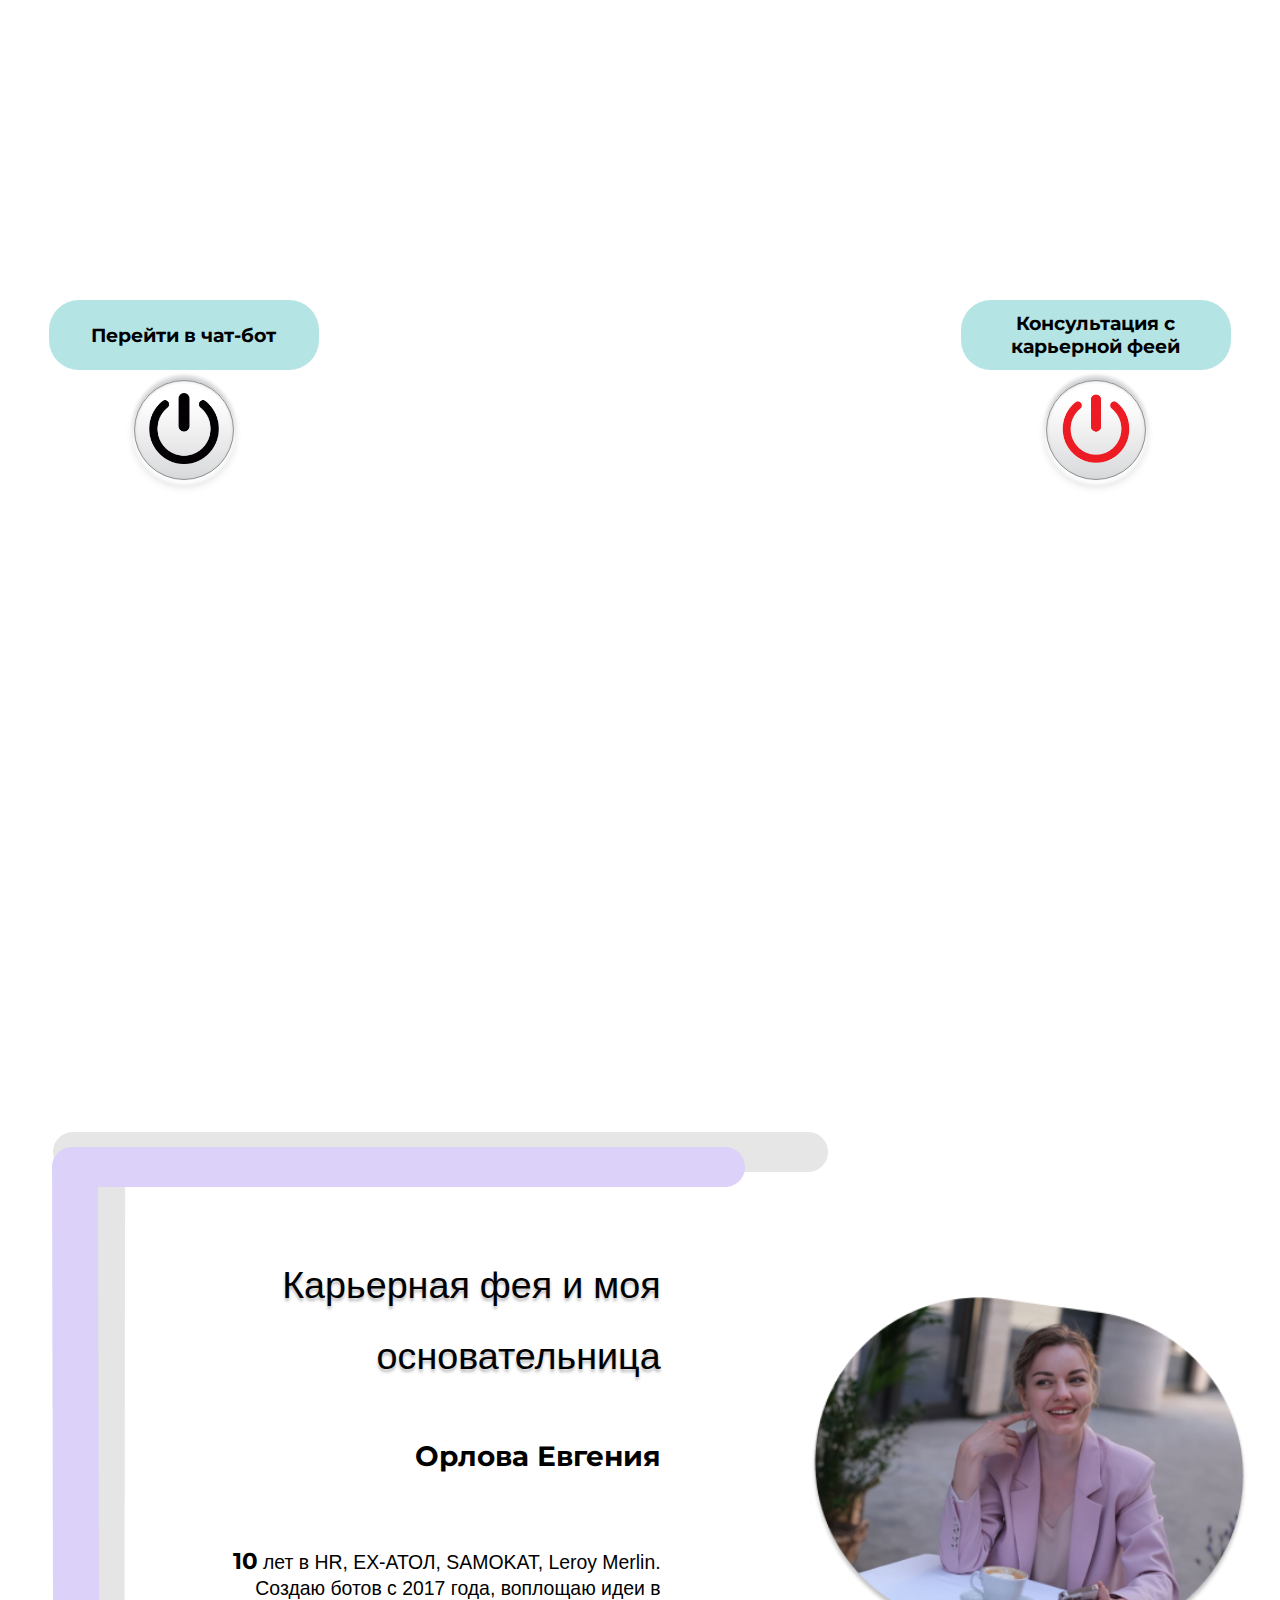
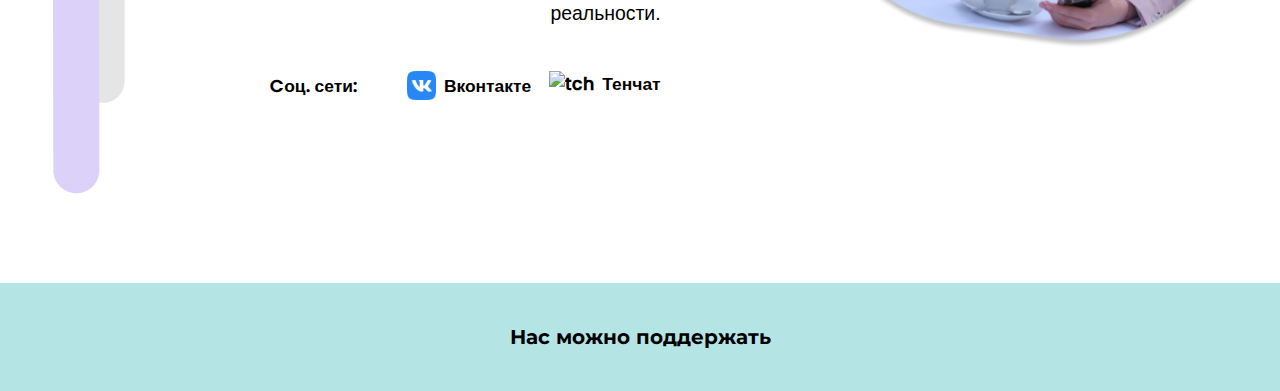
==== commit 1be3616c: "Valerchik img" ====
--- a/index.html
+++ b/index.html
@@ -117,18 +117,19 @@
                                 <p>Cоц. сети:</p>
                             </div>
                             <div class="main-about__social-container">
-                                <a href="https://vk.com/belochka6797" class="main-about__href">
-                                <div class="main-about__social vk">
-                                    <img src="./assets/images/vk.png" alt="vk" class="main-about__vk" />
-                                    <p>Вконтакте</p>
-                                </div>
-                            </a>
-                            <a href="https://tenchat.ru/0225905?utm_source=94da7879-c200-45b8-9d3b-7596a95bd6cb" class="main-about__href">
-                                <div class="main-about__social tch">
-                                    <img src="/assets/images/tenchat.png" alt="tch" class="main-about__tch" />
-                                    <p>Тенчат</p>
-                                </div>
-                            </a>
+                                <a href="https://vk.com/belochka6797" target="_blank" class="main-about__href">
+                                    <div class="main-about__social vk">
+                                        <img class="main-about__vk" src="./assets/images/VK.png" alt="vk" />
+                                        <p>Вконтакте</p>
+                                    </div>
+                                </a>
+                                <a href="https://tenchat.ru/0225905?utm_source=94da7879-c200-45b8-9d3b-7596a95bd6cb"
+                                    target="_blank" class="main-about__href">
+                                    <div class="main-about__social tch">
+                                        <img class="main-about__tch" src="./assets/images/tenchat.png" alt="tch" />
+                                        <p>Тенчат</p>
+                                    </div>
+                                </a>
                             </div>
                         </div>
                     </div>
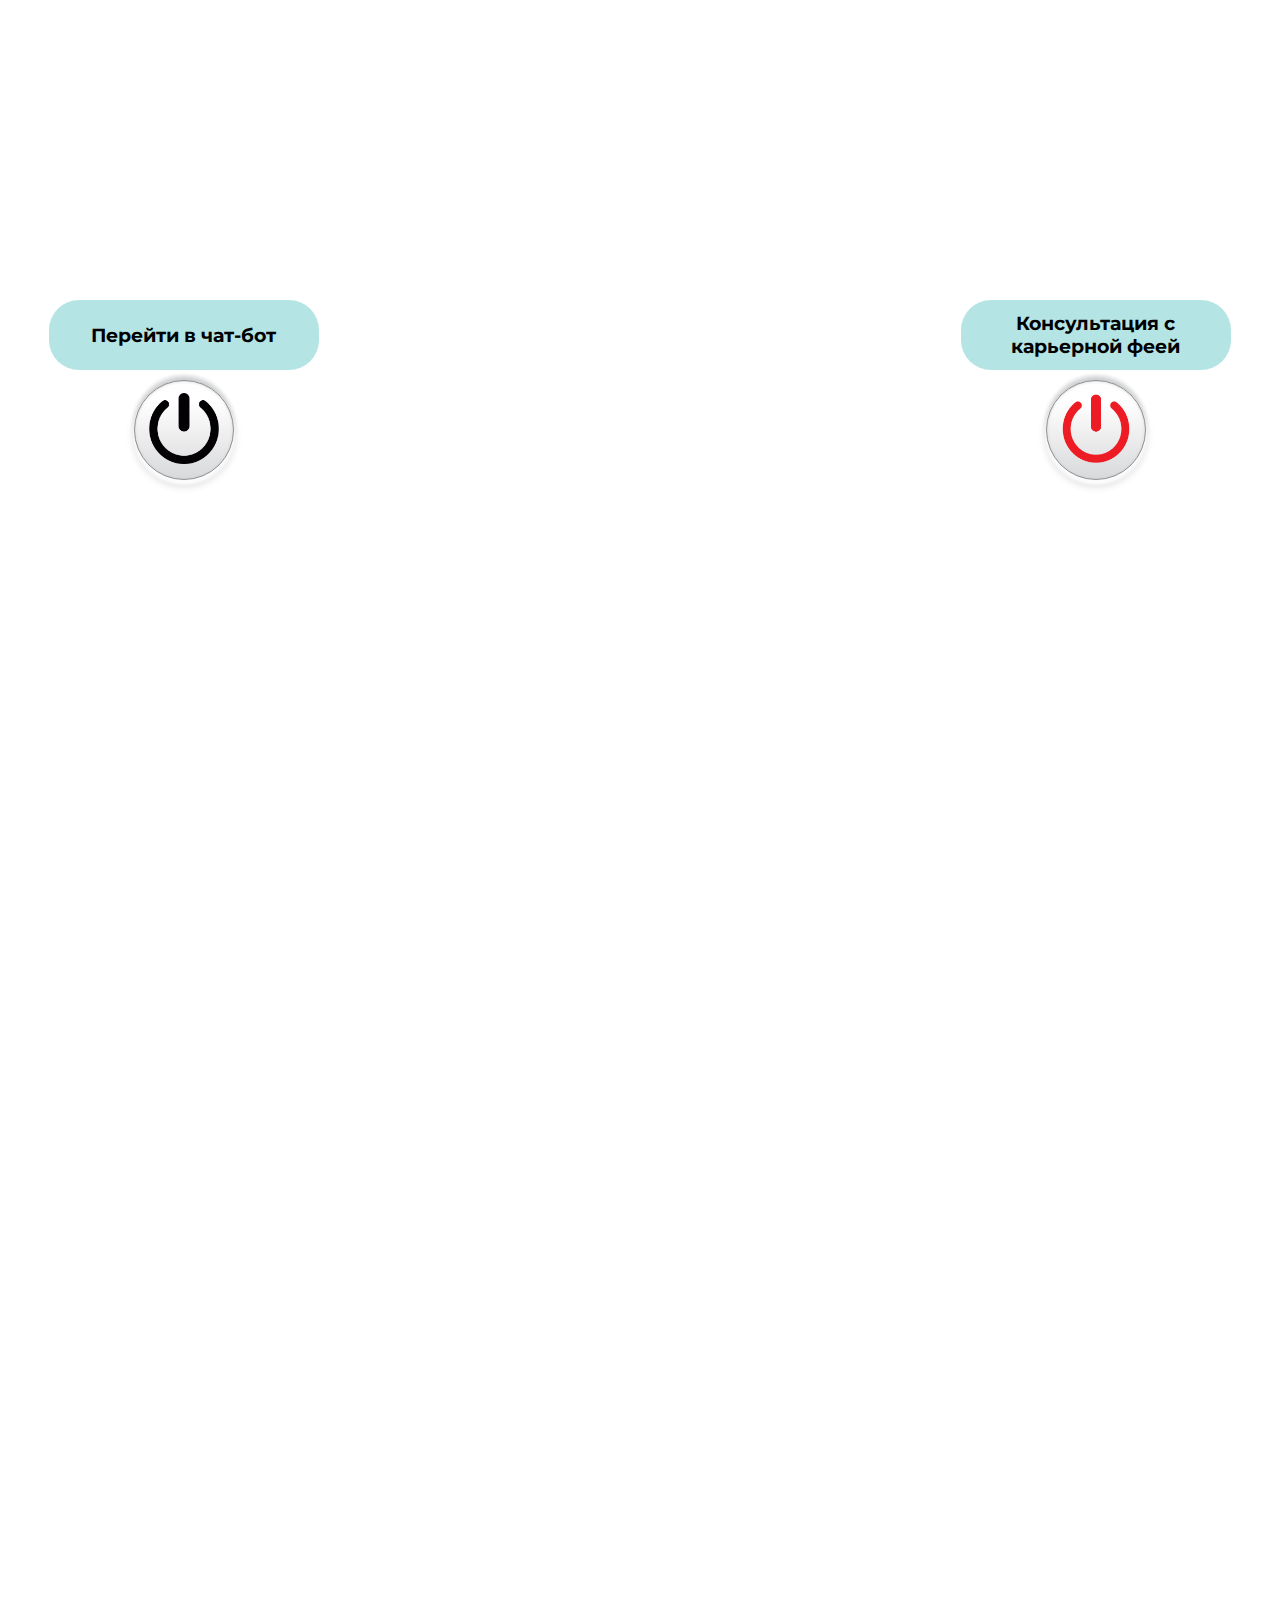
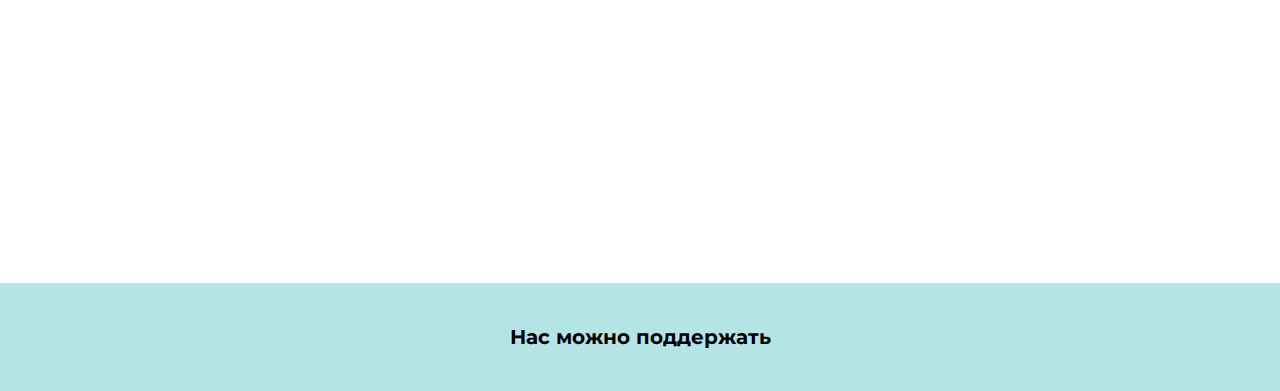
==== commit 9d106d7a: "Valerchik a" ====
--- a/index.html
+++ b/index.html
@@ -49,7 +49,7 @@
             <div class="header-container__fairy header-buttons btn-red">
                 <div class="button-name">Консультация с карьерной феей</div>
                 <button class="button-name__btn">
-                    <a href="#" target="_blank">
+                    <a href="https://t.me/EvgeniiaOrlova" target="_blank">
                         <img class="button-header" src="./assets/images/button2.png" alt="video">
                     </a>
                 </button>
@@ -96,8 +96,8 @@
             </div>
         </section>
         <div class="main-about">
-            <div class="main-about__text_foto">
-                <div class="main-about__foto_tree">
+            <div class="main-about__text-foto">
+                <div class="main-about__foto-tree">
                     <img src="./assets/images/Evgenia3.png" alt="fotoauthor" />
                 </div>
                 <div class="main-about__biography-cont">
--- a/assets/style/base.css
+++ b/assets/style/base.css
@@ -84,7 +84,9 @@
 
 .button-name__btn {
   -webkit-appearance: none;
-  user-select: none;
+  -webkit-user-select: none;
+     -moz-user-select: none;
+          user-select: none;
   display: flex;
   align-items: center;
   justify-content: center;
@@ -294,7 +296,7 @@
     width: 70px;
   }
   .header .header-container .btn-black,
-.header .header-container .btn-red {
+  .header .header-container .btn-red {
     position: absolute;
     bottom: 1em;
   }
@@ -433,7 +435,7 @@
   background: url(../images/frame.png) no-repeat;
 }
 
-.main-about__text_foto {
+.main-about__text-foto {
   display: flex;
   align-items: center;
   width: 87%;
@@ -517,8 +519,8 @@
 }
 
 .tch:hover .main-about__tch {
-  border-radius: 25%;
-  box-shadow: 0 0 9px #b30909, 0 0 6px #e94d18;
+  border-radius: 50%;
+  box-shadow: inset 0px 30px 6px 6px #f1040c, 0px 0px 6px 2px #a01225;
 }
 
 .main-about__vk {
@@ -565,7 +567,7 @@
   display: none;
 }
 
-.main-about__foto_tree {
+.main-about__foto-tree {
   display: none;
 }
 
@@ -573,7 +575,7 @@
   .main-about {
     width: 95%;
   }
-  .main-about__text_foto {
+  .main-about__text-foto {
     width: 90%;
     justify-content: space-around;
   }
@@ -600,6 +602,10 @@
   .main-secondcomment {
     opacity: 0;
     animation: animation 2s 1s forwards;
+  }
+  .main-about {
+    opacity: 0;
+    animation: animation 2s 1.2s forwards;
   }
   @keyframes animation {
     0% {
@@ -620,7 +626,7 @@
     justify-content: center;
   }
   .main-firstcomment__text,
-.main-secondcomment__text {
+  .main-secondcomment__text {
     font-size: 18px;
   }
   .main-comments {
@@ -661,7 +667,7 @@
     height: 1200px;
   }
   .main-firstcomment__text,
-.main-secondcomment__text {
+  .main-secondcomment__text {
     width: 81%;
   }
   .main-comments {
@@ -698,7 +704,7 @@
   .main-about__foto {
     width: 40%;
   }
-  .main-about__text_foto {
+  .main-about__text-foto {
     width: 93%;
     justify-content: space-between;
   }
@@ -730,8 +736,8 @@
     flex-direction: column;
   }
   .main-wrapper,
-.main-firstcomment,
-.main-secondcomment {
+  .main-firstcomment,
+  .main-secondcomment {
     width: 295px;
     height: 336px;
   }
@@ -748,7 +754,7 @@
     transition: transform 0.5s ease;
   }
   .main-firstcomment,
-.main-secondcomment {
+  .main-secondcomment {
     flex-shrink: 0;
     transform: rotate(0deg);
     margin-bottom: 0;
@@ -788,7 +794,7 @@
     text-align: center;
     align-items: center;
   }
-  .main-about__text_foto {
+  .main-about__text-foto {
     display: flex;
     flex-direction: column;
     align-items: center;
@@ -799,7 +805,7 @@
   .main-about__author {
     height: 43px;
   }
-  .main-about__foto_tree {
+  .main-about__foto-tree {
     display: block;
   }
   .main-about__socialmedia {
@@ -831,6 +837,4 @@
   .main-about__biography-cont {
     width: 100%;
   }
-}
-
-/*# sourceMappingURL=base.css.map */
+}/*# sourceMappingURL=base.css.map */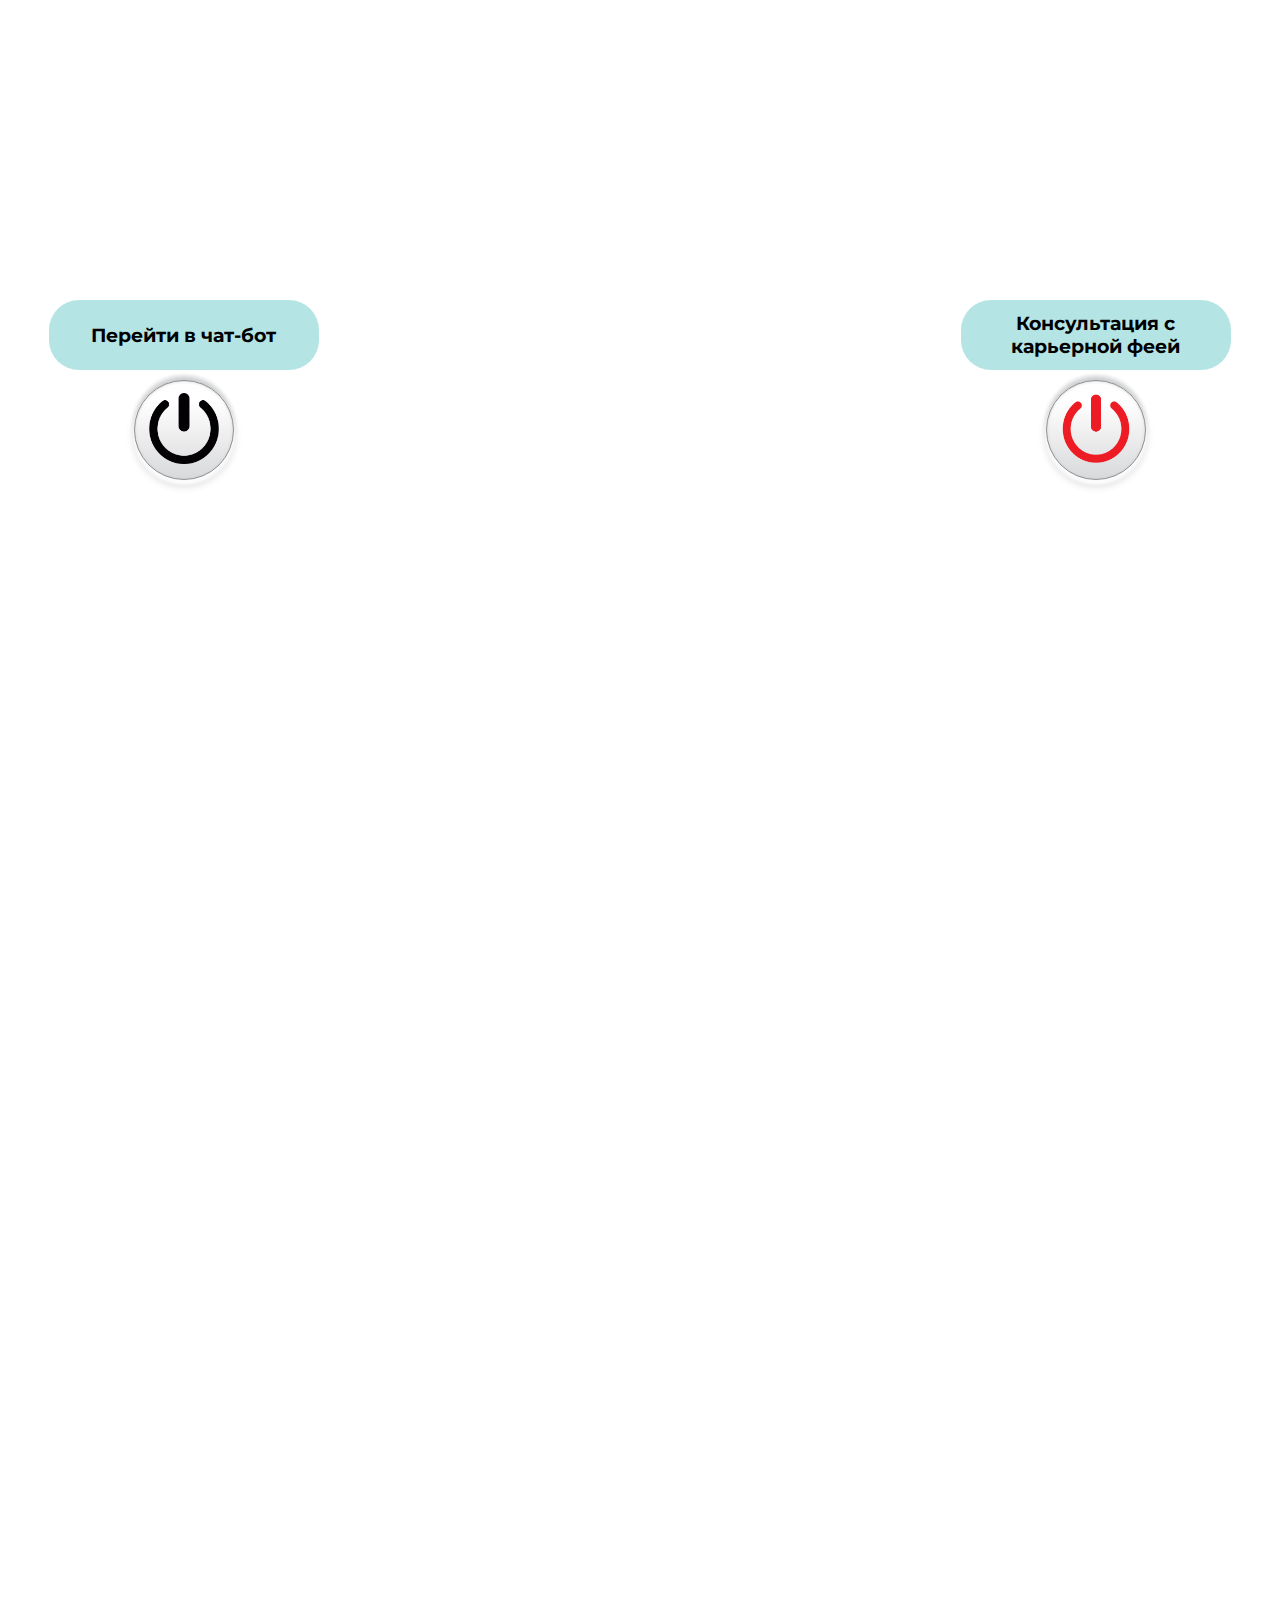
==== commit 71483004: "Valerchik a" ====
--- a/index.html
+++ b/index.html
@@ -143,7 +143,6 @@
 
     <footer class="footer">
         <div class="footer-socialmedia">
-            <p class="footer-support">Нас можно поддержать</p>
         </div>
     </footer>
     <script src="./Valerchik.js"></script>
--- a/assets/style/base.css
+++ b/assets/style/base.css
@@ -542,21 +542,7 @@
 
 .footer {
   background: rgba(175, 226, 227, 0.9215686275);
-  font-family: "Montserrat", sans-serif;
-  font-weight: 700;
-  font-size: 20px;
   height: 108px;
-  display: flex;
-  justify-content: center;
-  align-items: center;
-  color: #000;
-}
-
-.footer-socialmedia {
-  width: 70%;
-  display: flex;
-  justify-content: center;
-  align-items: center;
 }
 
 .main-button {
@@ -823,15 +809,6 @@
   .footer {
     height: 136px;
   }
-  .footer-socialmedia {
-    font-weight: 800;
-    flex-direction: column;
-    width: 320px;
-    height: 70px;
-  }
-  .footer-support-vk {
-    width: 190px;
-  }
 }
 @media (max-width: 400px) {
   .main-about__biography-cont {
